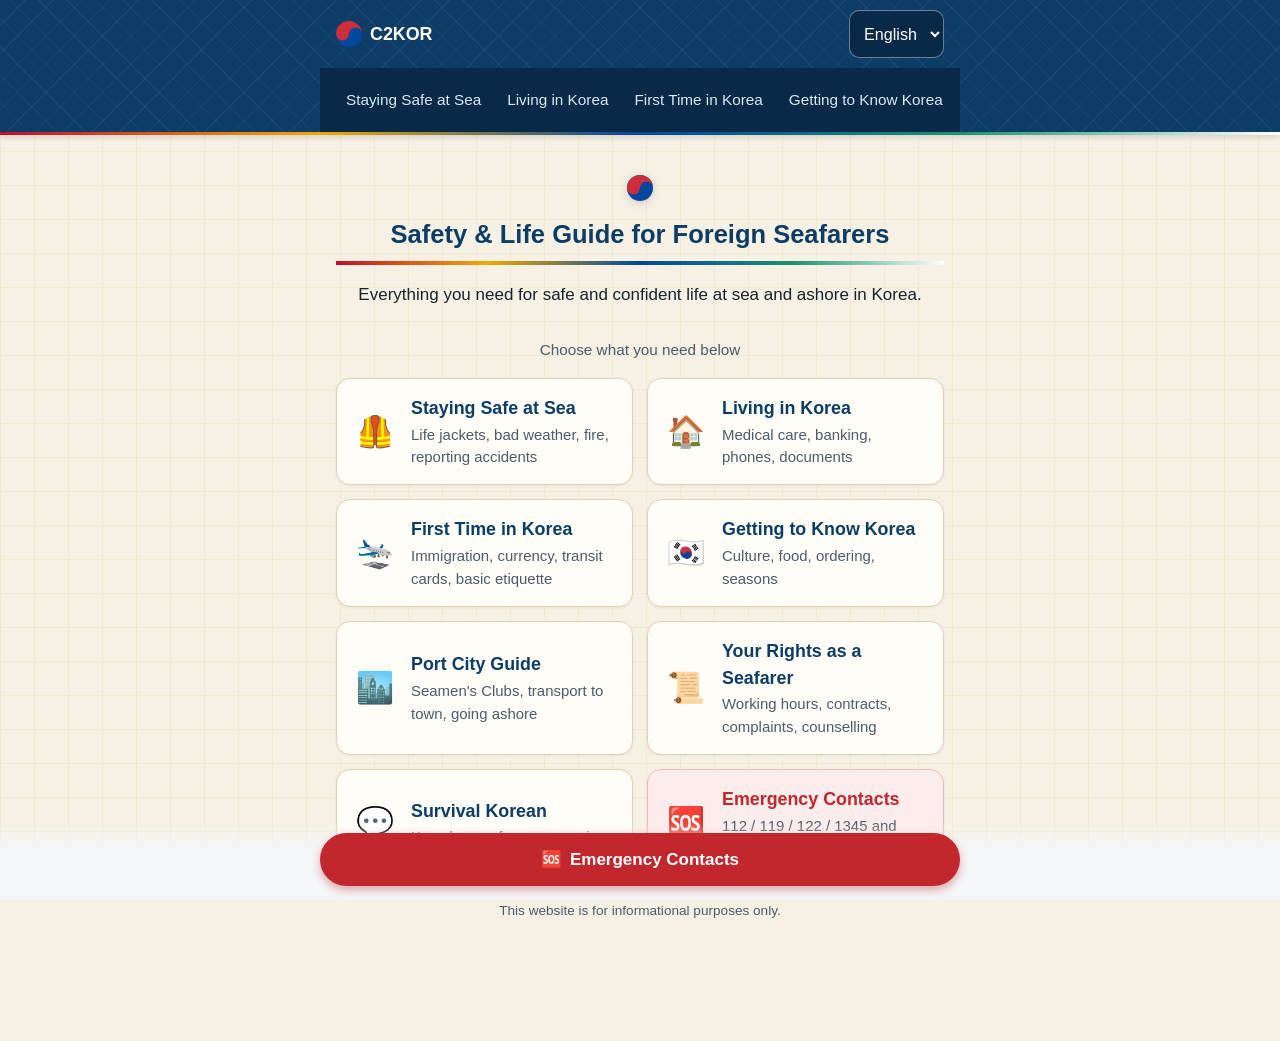
==== index.html @ 06ecc903 "Restructure to root path and rebuild as JSON-driven multilingual site" ====
<!DOCTYPE html>
<html lang="en">
<head>
<meta charset="UTF-8">
<meta name="viewport" content="width=device-width, initial-scale=1.0, viewport-fit=cover">
<title>C2KOR</title>
<script src="assets/js/site-content-data.js"></script>
<link rel="stylesheet" href="assets/css/style.css">
</head>
<body>
<div id="sfw-header" data-active="home"></div>

<main data-page="home"></main>

<script src="assets/js/i18n.js"></script>
<script src="assets/js/components.js"></script>
<script src="assets/js/content-render.js"></script>
<script src="assets/js/save-image.js"></script>
<script src="assets/js/app.js"></script>
</body>
</html>
---- assets/css/style.css ----
:root {
  --color-bg: #f6f1e4;
  --color-surface: #fffdf8;
  --color-primary: #0b3d66;
  --color-primary-dark: #082a48;
  --color-accent: #0e7c86;
  --color-text: #16232e;
  --color-text-muted: #4b5c6b;
  --color-border: #ded2b0;
  --color-emergency: #c1272d;
  --color-emergency-dark: #931d22;
  --color-warning-bg: #fff4e0;
  --color-warning-border: #e8a93a;
  --color-gold: #b8860b;
  --saekdong: linear-gradient(90deg, #c60c30 0%, #f2a900 25%, #0047a0 50%, #1a936f 75%, #ffffff 100%);
  --radius: 14px;
  --max-width: 640px;
  --tap-min: 48px;
}

* { box-sizing: border-box; }

html, body {
  margin: 0;
  padding: 0;
  color: var(--color-text);
  font-family: "Segoe UI", "Noto Sans KR", "Noto Sans", "Apple SD Gothic Neo", sans-serif;
  font-size: 17px;
  line-height: 1.5;
  -webkit-text-size-adjust: 100%;
}

/* Hanji-paper toned background with a faint traditional lattice (changsal) texture */
body {
  background-color: var(--color-bg);
  background-image:
    repeating-linear-gradient(0deg, rgba(184,134,11,0.07) 0px, rgba(184,134,11,0.07) 1px, transparent 1px, transparent 34px),
    repeating-linear-gradient(90deg, rgba(184,134,11,0.07) 0px, rgba(184,134,11,0.07) 1px, transparent 1px, transparent 34px);
  background-attachment: fixed;
}

body {
  padding-bottom: 88px; /* space for sticky emergency button */
}

main {
  max-width: var(--max-width);
  margin: 0 auto;
  padding: 16px 16px 32px;
}

a { color: var(--color-accent); }

h1, h2, h3 {
  color: var(--color-primary);
  line-height: 1.3;
}

h1 {
  font-size: 1.5rem;
  padding-bottom: 10px;
  border-bottom: 4px solid transparent;
  border-image: var(--saekdong) 1;
}
h2 { font-size: 1.2rem; margin-top: 1.6em; }
h3 { font-size: 1.05rem; }

p { color: var(--color-text); }

ul.plain-list {
  list-style: none;
  margin: 0;
  padding: 0;
}

/* ---------- Header ---------- */
.sfw-header {
  background-color: var(--color-primary);
  background-image:
    repeating-linear-gradient(45deg, rgba(255,255,255,0.05) 0px, rgba(255,255,255,0.05) 1px, transparent 1px, transparent 20px),
    repeating-linear-gradient(-45deg, rgba(255,255,255,0.05) 0px, rgba(255,255,255,0.05) 1px, transparent 1px, transparent 20px);
  color: #fff;
  position: sticky;
  top: 0;
  z-index: 20;
  box-shadow: 0 2px 6px rgba(0,0,0,0.15);
  border-bottom: 3px solid transparent;
  border-image: var(--saekdong) 1;
}

.sfw-header__bar {
  max-width: var(--max-width);
  margin: 0 auto;
  display: flex;
  align-items: center;
  justify-content: space-between;
  padding: 10px 16px;
  gap: 8px;
}

.sfw-header__brand {
  display: flex;
  align-items: center;
  gap: 8px;
  color: #fff;
  text-decoration: none;
  font-weight: 700;
  font-size: 1.05rem;
  min-height: var(--tap-min);
}

.sfw-header__brand .flag { display: flex; align-items: center; }
.sfw-header__brand .flag svg { display: block; }

.sfw-header__controls {
  display: flex;
  align-items: center;
  gap: 8px;
}

.sfw-lang-select {
  min-height: var(--tap-min);
  padding: 8px 10px;
  border-radius: 10px;
  border: 1px solid rgba(255,255,255,0.4);
  background: var(--color-primary-dark);
  color: #fff;
  font-size: 0.95rem;
}

.sfw-header__subnav {
  background: var(--color-primary-dark);
  display: flex;
  gap: 6px;
  padding: 8px 16px;
  max-width: var(--max-width);
  margin: 0 auto;
  overflow-x: auto;
}

.sfw-header__subnav a {
  color: #dce8f2;
  text-decoration: none;
  font-size: 0.9rem;
  padding: 8px 10px;
  border-radius: 20px;
  white-space: nowrap;
  min-height: var(--tap-min);
  display: flex;
  align-items: center;
}

.sfw-header__subnav a.active {
  background: #fff;
  color: var(--color-primary-dark);
  font-weight: 700;
}

/* ---------- Cards / nav grid ---------- */
.card-grid {
  display: grid;
  grid-template-columns: 1fr;
  gap: 14px;
  margin-top: 16px;
}

@media (min-width: 480px) {
  .card-grid.two-col { grid-template-columns: 1fr 1fr; }
}

.nav-card {
  display: flex;
  align-items: center;
  gap: 14px;
  background: var(--color-surface);
  border: 1px solid var(--color-border);
  border-radius: var(--radius);
  padding: 16px;
  text-decoration: none;
  color: var(--color-text);
  box-shadow: 0 1px 3px rgba(0,0,0,0.06);
  min-height: 64px;
  transition: transform .08s ease, box-shadow .08s ease;
}

.nav-card:active { transform: scale(0.98); }

.nav-card__icon {
  font-size: 1.8rem;
  flex-shrink: 0;
  width: 44px;
  text-align: center;
}

.nav-card__text strong {
  display: block;
  color: var(--color-primary);
  font-size: 1.05rem;
}

.nav-card__text span {
  display: block;
  color: var(--color-text-muted);
  font-size: 0.88rem;
  margin-top: 2px;
}

.nav-card.emergency-card {
  background: #fdecec;
  border-color: #f2b8ba;
}
.nav-card.emergency-card .nav-card__text strong { color: var(--color-emergency); }

/* ---------- Save as image button ---------- */
.save-image-btn {
  display: flex;
  align-items: center;
  justify-content: center;
  gap: 8px;
  width: 100%;
  min-height: var(--tap-min);
  padding: 12px;
  margin: 4px 0 4px;
  border-radius: 10px;
  border: 1px solid var(--color-border);
  background: #fff;
  color: var(--color-primary);
  font-weight: 700;
  font-size: 0.95rem;
  cursor: pointer;
}
.save-image-btn:active { background: #eef4f9; }

/* ---------- Related links ---------- */
.link-section {
  margin-top: 22px;
}
.link-list {
  display: flex;
  flex-wrap: wrap;
  gap: 10px;
  padding: 0;
  margin: 10px 0 0;
  list-style: none;
}
.link-list li { margin: 0; }
.external-link-btn {
  display: inline-flex;
  align-items: center;
  gap: 6px;
  min-height: var(--tap-min);
  padding: 10px 16px;
  border-radius: 999px;
  border: 1px solid var(--color-border);
  background: var(--color-surface);
  color: var(--color-primary);
  text-decoration: none;
  font-size: 0.9rem;
  font-weight: 600;
}
.external-link-btn:active { background: #eef4f9; }
.external-link-btn .arrow { color: var(--color-accent); }

/* ---------- Persona hero (index.html) ---------- */
.persona-hero {
  text-align: center;
  padding: 24px 0 8px;
}

.persona-hero .logo-emoji {
  display: flex;
  justify-content: center;
}

.persona-hero .logo-emoji svg {
  filter: drop-shadow(0 2px 4px rgba(0,0,0,0.15));
}

/* ---------- Content blocks ---------- */
.section-block {
  background: var(--color-surface);
  border: 1px solid var(--color-border);
  border-left: 4px solid var(--color-gold);
  border-radius: var(--radius);
  padding: 16px;
  margin-bottom: 14px;
  box-shadow: 0 1px 3px rgba(80,60,20,0.06);
}

.section-block ul {
  padding-left: 1.2em;
  margin: 8px 0;
}

.section-block li { margin-bottom: 6px; }

.placeholder-box {
  background: #fef9e7;
  border: 1px dashed #d7b64f;
  border-radius: 10px;
  padding: 12px;
  font-size: 0.88rem;
  color: #6b5514;
  margin-top: 10px;
}

.item-search {
  margin-top: 10px;
  padding-top: 8px;
  border-top: 1px dashed var(--color-border);
}
.item-search a {
  display: inline-flex;
  align-items: center;
  gap: 6px;
  color: var(--color-accent);
  text-decoration: none;
  font-size: 0.83rem;
  line-height: 1.4;
}
.item-search__label { word-break: break-word; }

/* ---------- Summary / tip / error banners ---------- */
.summary-box {
  background: #eef7f6;
  border: 1px solid #9fd1cb;
  border-left: 4px solid var(--color-accent);
  border-radius: var(--radius);
  padding: 14px 16px;
  margin: 10px 0 16px;
  font-weight: 700;
  font-size: 1.02rem;
  color: var(--color-primary-dark);
}

.tip-box {
  background: var(--color-warning-bg);
  border: 1px solid var(--color-warning-border);
  border-radius: var(--radius);
  padding: 14px 16px;
  margin: 4px 0 14px;
  font-size: 0.92rem;
  color: #6b4b12;
}

.content-error {
  background: #fdecec;
  border: 1px solid #f2b8ba;
  border-radius: var(--radius);
  padding: 16px;
  color: var(--color-emergency-dark);
  font-weight: 600;
}

/* ---------- Definition list (subsections) ---------- */
dl.def-list {
  margin: 10px 0 0;
}
dl.def-list dt {
  font-weight: 700;
  color: var(--color-primary);
  margin-top: 10px;
}
dl.def-list dt:first-child { margin-top: 0; }
dl.def-list dd {
  margin: 2px 0 0;
  color: var(--color-text);
}

h3.list-label {
  font-size: 0.95rem;
  color: var(--color-primary);
  margin: 14px 0 4px;
}

/* ---------- Data tables (food, transport, phrasebook, emergency) ---------- */
.table-scroll {
  overflow-x: auto;
  margin: 10px 0;
  -webkit-overflow-scrolling: touch;
}
table.data-table {
  border-collapse: collapse;
  width: 100%;
  min-width: 420px;
  font-size: 0.88rem;
}
table.data-table th,
table.data-table td {
  text-align: left;
  padding: 8px 10px;
  border-bottom: 1px solid var(--color-border);
  vertical-align: top;
}
table.data-table th {
  background: #f6f1e4;
  color: var(--color-primary);
  font-weight: 700;
  white-space: nowrap;
}
table.data-table tr:last-child td { border-bottom: none; }

table.phrase-table .phrase-ko {
  font-weight: 700;
  color: var(--color-primary);
  white-space: nowrap;
}
table.phrase-table .phrase-pron {
  color: var(--color-text-muted);
  font-style: italic;
  white-space: nowrap;
}

table.contacts-table .contact-num { white-space: nowrap; }
table.contacts-table .contact-lang {
  color: var(--color-text-muted);
  font-size: 0.85rem;
}

a.tel-link {
  color: var(--color-emergency);
  font-weight: 700;
  text-decoration: none;
}
a.tel-link:active { color: var(--color-emergency-dark); }

/* ---------- Emergency sticky button ---------- */
.sfw-emergency-fab {
  position: fixed;
  left: 0;
  right: 0;
  bottom: 0;
  z-index: 30;
  display: flex;
  justify-content: center;
  background: linear-gradient(to top, rgba(244,247,250,1) 60%, rgba(244,247,250,0));
  padding: 10px 16px 14px;
}

.sfw-emergency-fab a {
  width: 100%;
  max-width: var(--max-width);
  background: var(--color-emergency);
  color: #fff;
  text-decoration: none;
  text-align: center;
  font-weight: 700;
  font-size: 1rem;
  padding: 14px;
  border-radius: 999px;
  box-shadow: 0 4px 10px rgba(193,39,45,0.4);
  min-height: var(--tap-min);
  display: flex;
  align-items: center;
  justify-content: center;
  gap: 8px;
}

.sfw-emergency-fab a:active { background: var(--color-emergency-dark); }

/* ---------- Emergency page ---------- */
.emergency-number {
  display: flex;
  align-items: center;
  gap: 14px;
  background: var(--color-surface);
  border: 1px solid var(--color-border);
  border-radius: var(--radius);
  padding: 14px 16px;
  margin-bottom: 10px;
}

.emergency-number .num {
  font-size: 1.6rem;
  font-weight: 800;
  color: var(--color-emergency);
  min-width: 74px;
}

.emergency-number a.tel {
  margin-left: auto;
  background: var(--color-emergency);
  color: #fff;
  text-decoration: none;
  padding: 10px 16px;
  border-radius: 10px;
  font-weight: 700;
  min-height: var(--tap-min);
  display: flex;
  align-items: center;
}

/* ---------- Phrasebook ---------- */
.phrase-item {
  background: var(--color-surface);
  border: 1px solid var(--color-border);
  border-radius: 10px;
  padding: 12px 14px;
  margin-bottom: 8px;
}
.phrase-item .ko { font-weight: 700; color: var(--color-primary); }
.phrase-item .translated { color: var(--color-text-muted); margin-top: 2px; }

/* ---------- QR page ---------- */
.qr-grid {
  display: grid;
  grid-template-columns: 1fr;
  gap: 18px;
}
@media (min-width: 480px) {
  .qr-grid { grid-template-columns: 1fr 1fr; }
}
.qr-item {
  background: #fff;
  border: 1px solid var(--color-border);
  border-radius: var(--radius);
  padding: 14px;
  text-align: center;
}
.qr-item img { width: 100%; max-width: 220px; height: auto; }
.qr-item .label { margin-top: 8px; font-weight: 600; font-size: 0.9rem; }

footer.sfw-footer {
  max-width: var(--max-width);
  margin: 24px auto 0;
  padding: 0 16px;
  color: var(--color-text-muted);
  font-size: 0.8rem;
  text-align: center;
}

@media print {
  .sfw-header, .sfw-emergency-fab, footer.sfw-footer { display: none; }
}
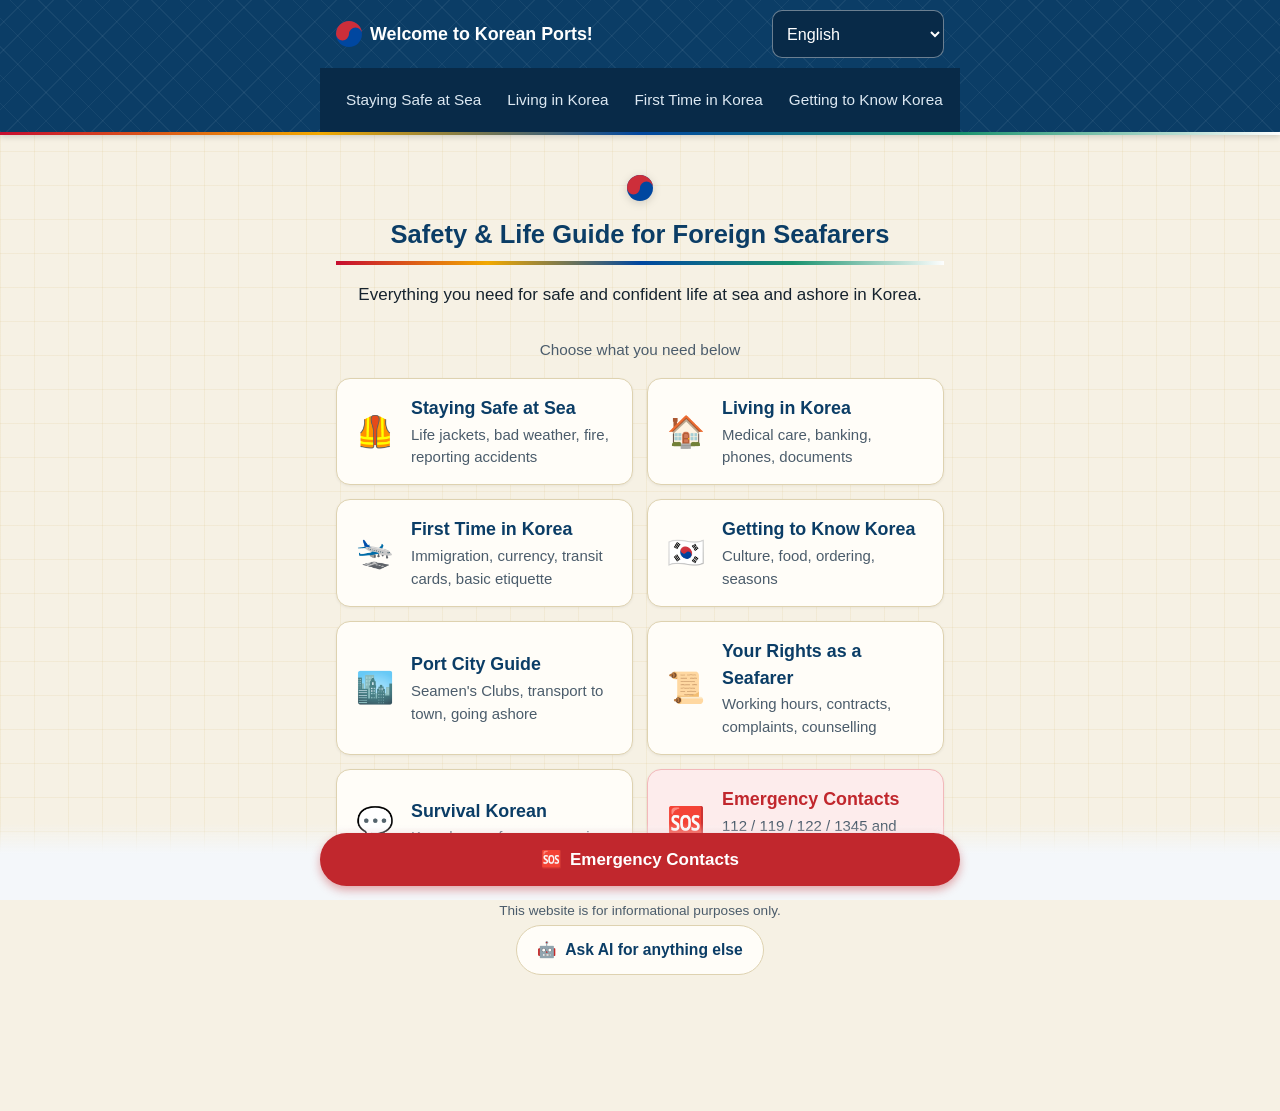
==== commit d463cc2b: "Add 7 language translations, hero images, port maps, home AI link, header scroll fix, rebrand" ====
--- a/index.html
+++ b/index.html
@@ -3,7 +3,7 @@
 <head>
 <meta charset="UTF-8">
 <meta name="viewport" content="width=device-width, initial-scale=1.0, viewport-fit=cover">
-<title>C2KOR</title>
+<title>Welcome to Korean Ports!</title>
 <script src="assets/js/site-content-data.js"></script>
 <link rel="stylesheet" href="assets/css/style.css">
 </head>
--- a/assets/css/style.css
+++ b/assets/css/style.css
@@ -320,6 +320,16 @@
 }
 .item-search__label { word-break: break-word; }
 
+/* ---------- Hero illustration ---------- */
+.hero-image {
+  display: block;
+  width: 100%;
+  height: auto;
+  border-radius: var(--radius);
+  margin: 10px 0;
+  box-shadow: 0 2px 8px rgba(0,0,0,0.12);
+}
+
 /* ---------- Summary / tip / error banners ---------- */
 .summary-box {
   background: #eef7f6;
@@ -351,6 +361,25 @@
   color: var(--color-emergency-dark);
   font-weight: 600;
 }
+
+.ai-help-link {
+  text-align: center;
+  margin: 4px 0 16px;
+}
+.ai-help-link a {
+  display: inline-flex;
+  align-items: center;
+  gap: 8px;
+  padding: 12px 20px;
+  border-radius: 999px;
+  border: 1px solid var(--color-border);
+  background: var(--color-surface);
+  color: var(--color-primary);
+  text-decoration: none;
+  font-weight: 700;
+  font-size: 0.92rem;
+}
+.ai-help-link a:active { background: #eef4f9; }
 
 /* ---------- Definition list (subsections) ---------- */
 dl.def-list {
@@ -423,6 +452,53 @@
   text-decoration: none;
 }
 a.tel-link:active { color: var(--color-emergency-dark); }
+
+/* ---------- Collapsible per-port mini-maps ---------- */
+.port-maps {
+  margin-top: 10px;
+  display: flex;
+  flex-direction: column;
+  gap: 6px;
+}
+.port-map-item {
+  border: 1px solid var(--color-border);
+  border-radius: 10px;
+  background: var(--color-surface);
+  padding: 4px 12px;
+}
+.port-map-item summary {
+  cursor: pointer;
+  padding: 10px 0;
+  font-size: 0.9rem;
+  font-weight: 600;
+  color: var(--color-primary);
+  list-style: revert;
+}
+.port-map-item .view-map-label {
+  font-weight: 400;
+  color: var(--color-accent);
+}
+.port-map-frame {
+  position: relative;
+  width: 100%;
+  padding-bottom: 65%;
+  margin: 4px 0 10px;
+  border-radius: 8px;
+  overflow: hidden;
+  border: 1px solid var(--color-border);
+}
+.port-map-frame iframe {
+  position: absolute;
+  top: 0; left: 0;
+  width: 100%; height: 100%;
+  border: 0;
+}
+.port-map-naver {
+  margin-bottom: 10px;
+  font-size: 0.82rem;
+  padding: 8px 14px;
+  min-height: auto;
+}
 
 /* ---------- Emergency sticky button ---------- */
 .sfw-emergency-fab {
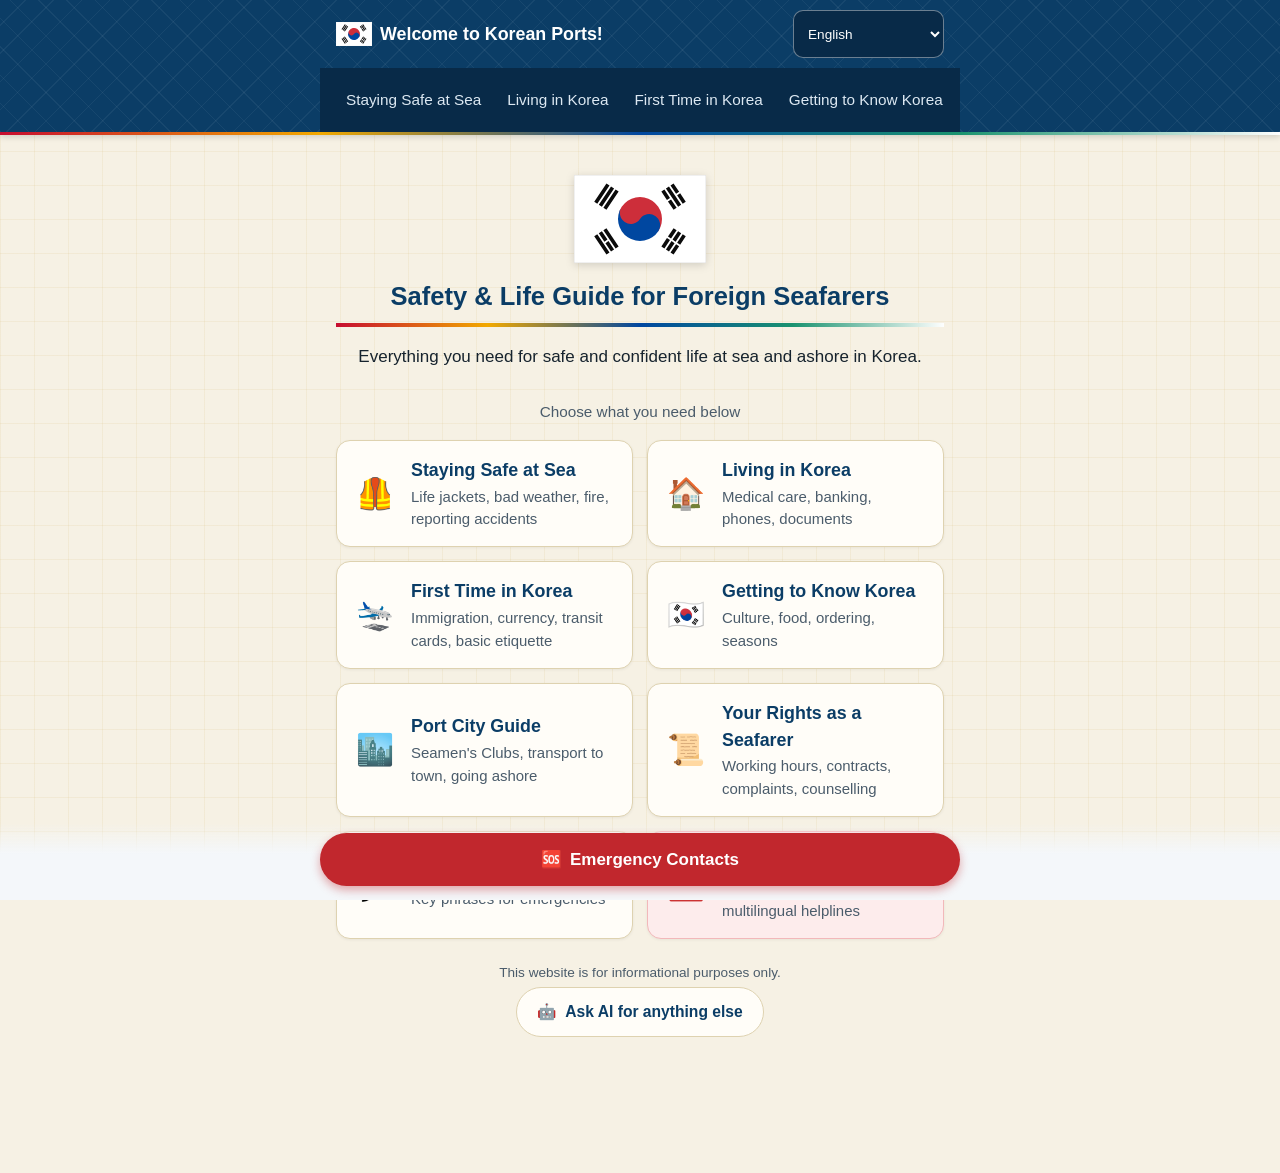
==== commit a9b251fd: "Prevent phone dark mode from inverting page colors (e.g. flag turning black) Android/mobile browsers" ====
--- a/index.html
+++ b/index.html
@@ -3,6 +3,7 @@
 <head>
 <meta charset="UTF-8">
 <meta name="viewport" content="width=device-width, initial-scale=1.0, viewport-fit=cover">
+<meta name="color-scheme" content="light">
 <title>Welcome to Korean Ports!</title>
 <script src="assets/js/site-content-data.js"></script>
 <link rel="stylesheet" href="assets/css/style.css">
--- a/assets/css/style.css
+++ b/assets/css/style.css
@@ -1,4 +1,5 @@
 :root {
+  color-scheme: light;
   --color-bg: #f6f1e4;
   --color-surface: #fffdf8;
   --color-primary: #0b3d66;
@@ -110,7 +111,7 @@
 }
 
 .sfw-header__brand .flag { display: flex; align-items: center; }
-.sfw-header__brand .flag svg { display: block; }
+.sfw-header__brand .flag svg { display: block; width: 36px; height: 24px; }
 
 .sfw-header__controls {
   display: flex;
@@ -125,7 +126,7 @@
   border: 1px solid rgba(255,255,255,0.4);
   background: var(--color-primary-dark);
   color: #fff;
-  font-size: 0.95rem;
+  font-size: 0.8rem;
 }
 
 .sfw-header__subnav {
@@ -273,6 +274,8 @@
 }
 
 .persona-hero .logo-emoji svg {
+  width: 132px;
+  height: 88px;
   filter: drop-shadow(0 2px 4px rgba(0,0,0,0.15));
 }
 
@@ -325,9 +328,12 @@
   display: block;
   width: 100%;
   height: auto;
+  aspect-ratio: 1200 / 655;
+  object-fit: cover;
   border-radius: var(--radius);
   margin: 10px 0;
   box-shadow: 0 2px 8px rgba(0,0,0,0.12);
+  background: var(--color-border);
 }
 
 /* ---------- Summary / tip / error banners ---------- */
